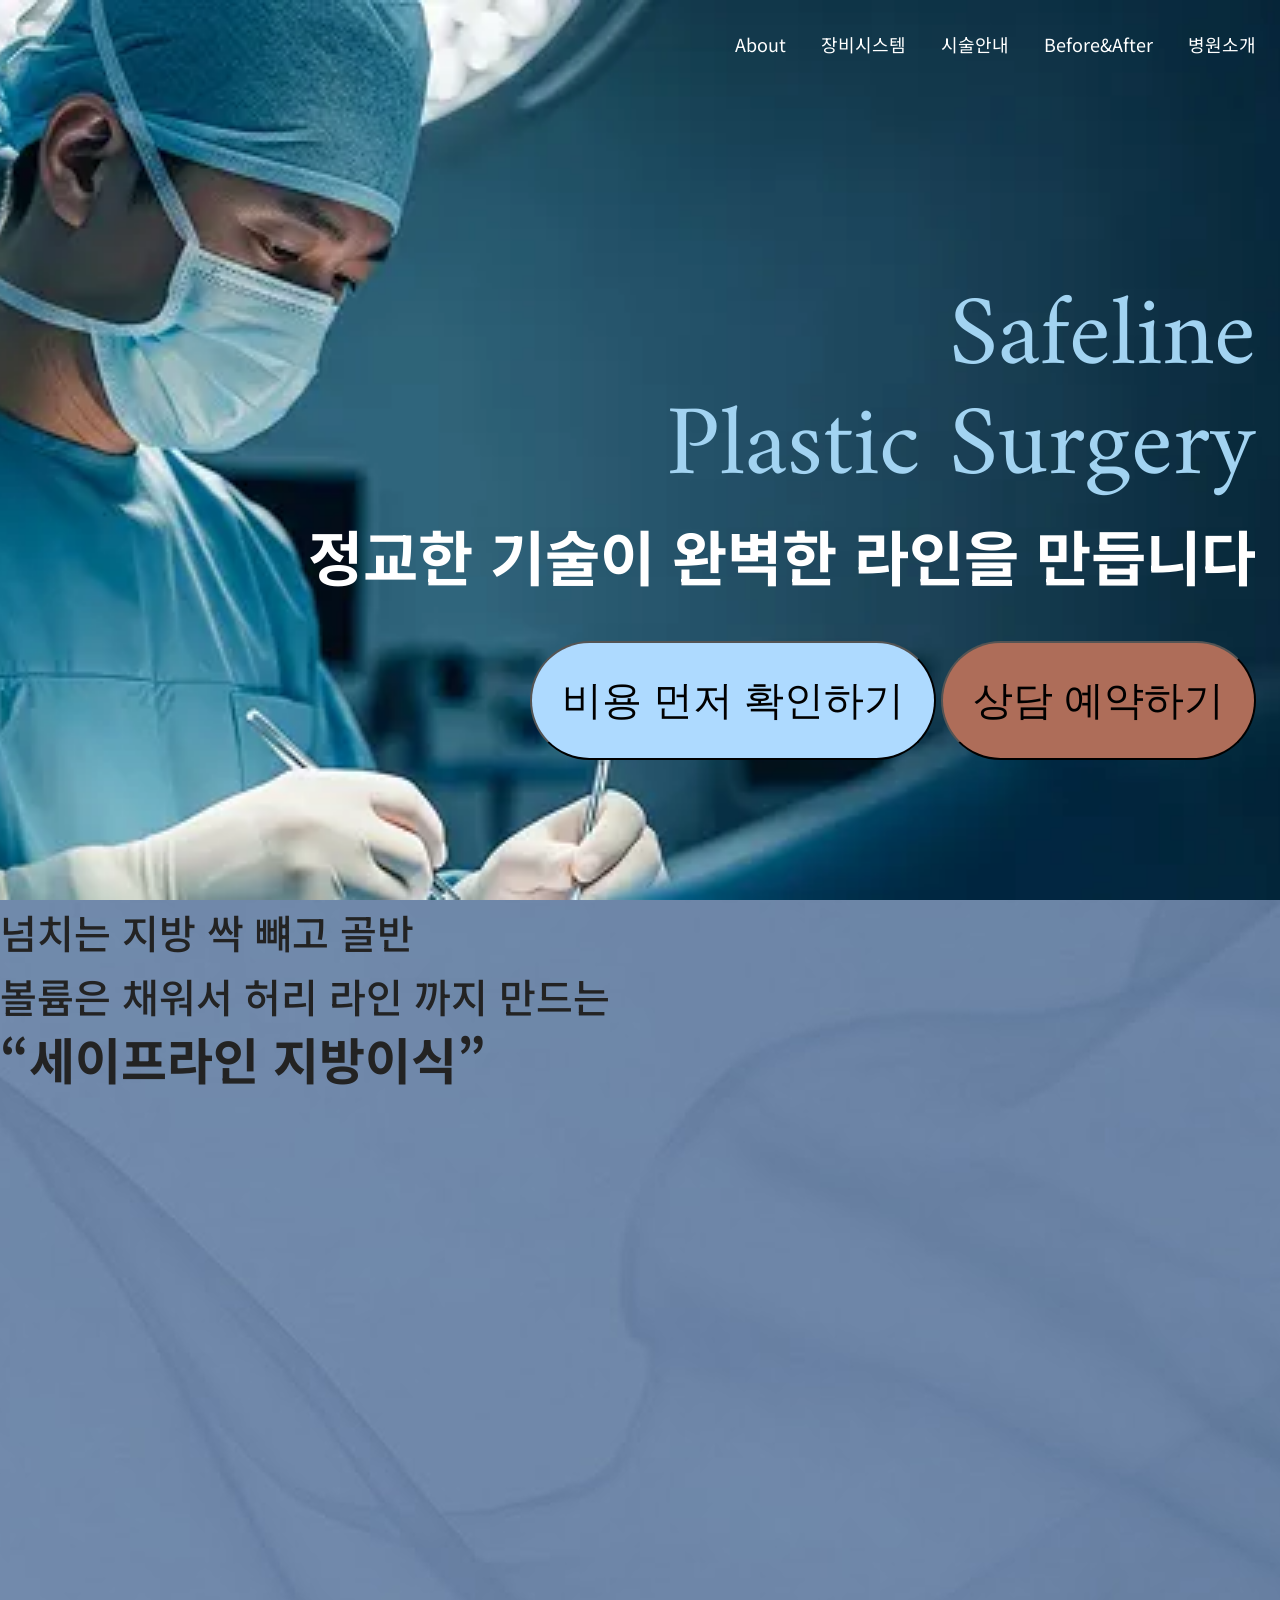
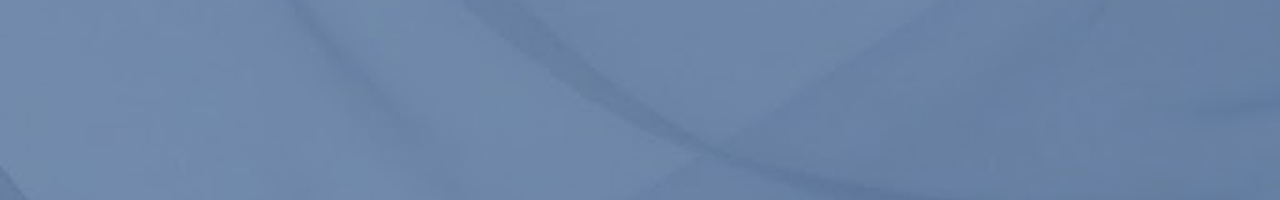
==== landing.html @ 640ace8a "Initial commit" ====
<!DOCTYPE html>
<html lang="ko">

<head>
    <meta charset="UTF-8">
    <meta name="viewport" content="width=device-width, initial-scale=1.0">
    <title>Document</title>
    <link rel="stylesheet" href="assets/css/reset.css">
    <link rel="stylesheet" href="assets/css/style2.css">
</head>

<body>
    <!-- hero영역 시작 -->
    <header class="header">
        <div class="header-inner">
            <!-- 네비 영역 -->
            <div class="nav">
                <a href="#">About</a>
                <a href="#">장비시스템</a>
                <a href="#">시술안내</a>
                <a href="#">Before&After</a>
                <a href="#">병원소개</a>
                <button class="menu-btn">
                    <img src="assets/images/icon/ham.svg" alt="메뉴 버튼">
                </button>
            </div>
            <div class="main-title">
                <!-- kv타이틀 -->
                <div class="title">
                    <h1 class="kv-title">Safeline <br>
                        Plastic Surgery</h1>
                    <!-- kv서브타이틀 -->
                    <p class="kv-subtitle h2 ">
                        정교한 기술이 완벽한 라인을 만듭니다</p>
                </div>
                <!-- kv 버튼 -->
                <div class="btn">
                    <button class="btn1">비용 먼저 확인하기</button>
                    <button class="btn2">상담 예약하기</button>
                </div>
            </div>
        </div>
    </header>
    <!-- hero 영역 마감 -->

    <section class="about">
        <div class="img">
            <img class="bg" src="" alt="">
            <img class="model" src="" alt="">
        </div>
        <div class="text">
            <p class="b2">
                <em>넘치는</em> 지방 <em>싹</em> 뺴고 <em></em>골반</em><br>
                볼륨은 채워서 <em>허리</em> 라인 <em>까지</em> 만드는</p>
                <span class="h3">“세이프라인 지방이식”</span>
        </div>
    </section>

</body>

</html>
---- assets/css/style2.css ----
@import url(common.css);

/* 폰트 사이즈 정리*/
.b2 {
    font-family: var(--font-base);
    font-size: 40px;
    font-weight: 500;
}

.b4 {
    font-family: var(--font-base);
    font-size: 25px;
    font-weight: 700;
}

.b3 {
    font-family: var(--font-base);
    font-size: 30px;
    font-weight: 400;
}

.b8 {
    font-family: var(--font-base);
    font-size: 22px;
    font-weight: 400;
}

/* 폰트 사이즈 */

/* 헤더 영역 및 네비영역 */
.header {
    width: 100%;
    height: 100vh;
    background-image: url(../images/kv-img.webp);
    background-repeat: no-repeat;
    background-size: cover;
    background-position: center;
}

.header-inner {
    width: 100%;
    max-width: 1320px;
    margin: 0 auto;
    padding: 30px 24px 0;
    box-sizing: border-box;
}

.nav {
    display: flex;
    justify-content: flex-end;
    color: #fff;
    gap: 35px;
}

.menu-btn {
    display: none;
    border: none;
    background: transparent;
    padding: 0;
    cursor: pointer;
}

.menu-btn img {
    display: block;
    width: 32px;
    height: 32px;
}

.main-title {
    padding-top: 90px;
}

.title {
    text-align: right;
    padding: 50px 0;
}

.kv-title {
    color: #A2D3F1;
    padding: 50px 0;
}

.kv-subtitle {
    color: #fff;
}

.btn {
    text-align: right;
}

.btn1 {
    background: #AEDAFF;
    padding: 30px 30px;
    border-radius: 999px;
    font-size: 2.5rem;
}

.btn2 {
    background:
        #AE6D59;
    padding: 30px 30px;
    border-radius: 999px;
    font-size: 2.5rem;
}

@media(max-width: 768px) {
    /* 모바일 kv 영역 시작 */
    .header {
        height: auto;
        min-height: 100vh;
        background-position: 20% center;
    }

    .header-inner {
        padding: 8px 12px 0;
    }
    .nav{
        justify-content: flex-end;
        align-items: center;
        gap: 0;
    }
    .nav a{
        display: none;
    }
    .menu-btn{
        display: block;
    }
    .main-title{
        padding-top: 80%;
    }
    .kv-title{
        font-size: 40px;
        text-align: center;
    }
    .kv-subtitle{
        font-size: 30px;
        text-align: center;
    }
    .btn{
        display: flex;
        justify-content: center;
    }
    .btn1,
    .btn2{
        font-size: 20px;
        padding: 10px 10px;
    }
}
/* 모바일 kv 영역 마감 */

.about{
    width: 100%;
    height: 100vh;
    background-image: url(../images/sec2-bg.webp);
    background-repeat: no-repeat;
    background-size: cover;
    background-position: center;
}
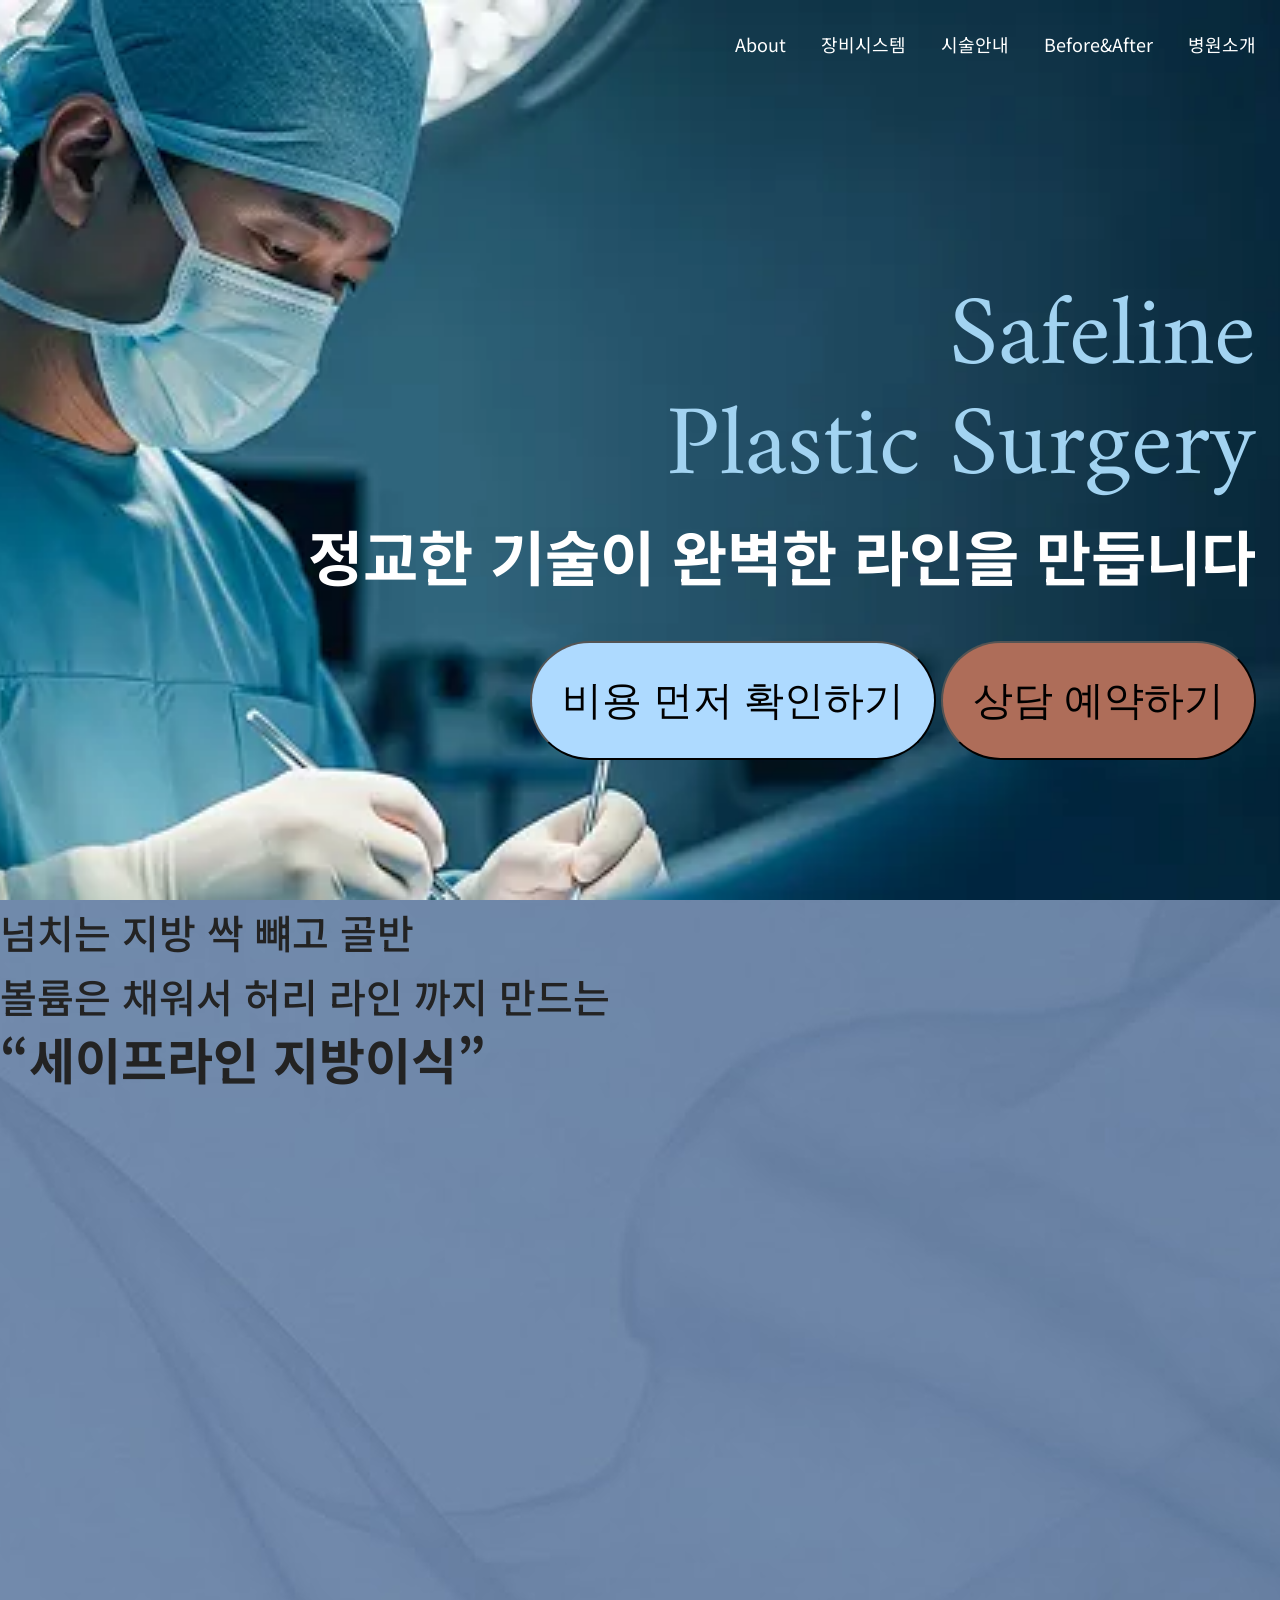
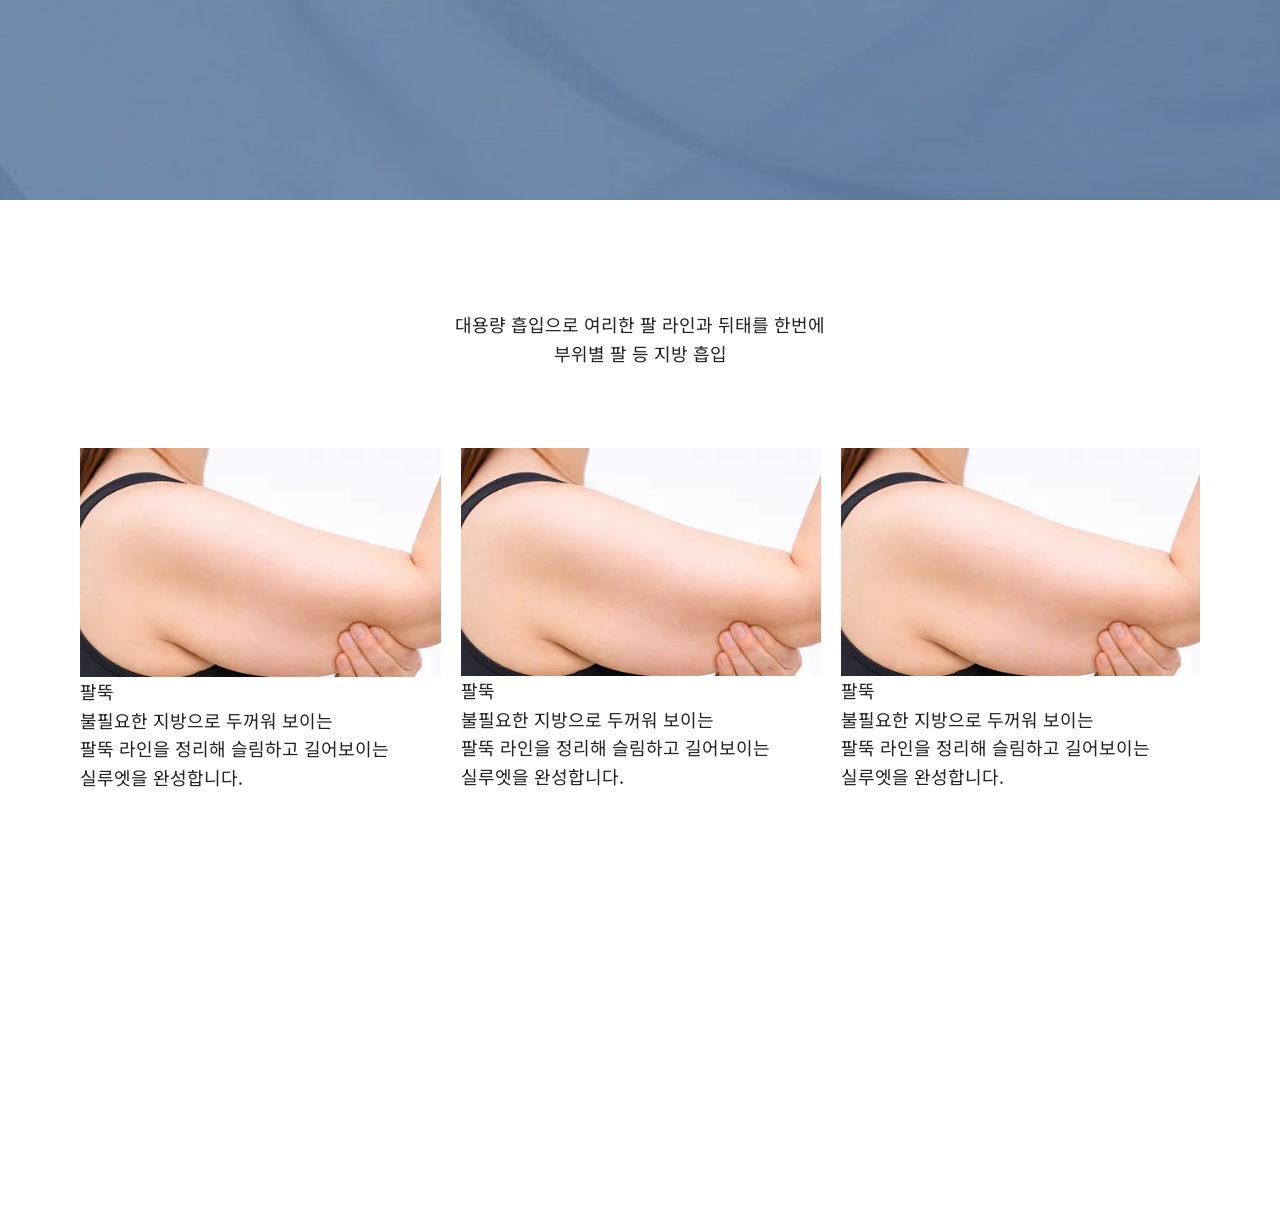
==== commit 582ec664: "dd dd" ====
--- a/landing.html
+++ b/landing.html
@@ -43,17 +43,66 @@
     </header>
     <!-- hero 영역 마감 -->
 
+
+    <!-- about 영역 시작 -->
     <section class="about">
         <div class="img">
-            <img class="bg" src="" alt="">
             <img class="model" src="" alt="">
         </div>
         <div class="text">
             <p class="b2">
                 <em>넘치는</em> 지방 <em>싹</em> 뺴고 <em></em>골반</em><br>
-                볼륨은 채워서 <em>허리</em> 라인 <em>까지</em> 만드는</p>
-                <span class="h3">“세이프라인 지방이식”</span>
+                볼륨은 채워서 <em>허리</em> 라인 <em>까지</em> 만드는
+            </p>
+            <span class="h3">“세이프라인 지방이식”</span>
         </div>
+    </section>
+    <!-- about 영역 마감 -->
+
+    <!-- section3 -->
+    <section class="lipo-area">
+        <div class="title-2">
+            <p>대용량 흡입으로 여리한 팔 라인과 뒤태를 한번에</p>
+            <span>부위별 팔 등 지방 흡입</span>
+        </div>
+        <div class="card">
+            <div class="card-list-top">
+                <div class="lipo_area_img">
+                    <img src="assets/images/sec3-1.webp" alt="">
+                    <div class="area_title">
+                        <span>팔뚝</span>
+                        <p>
+                            불필요한 지방으로 두꺼워 보이는<br>
+                            팔뚝 라인을 정리해 슬림하고 길어보이는<br>
+                            실루엣을 완성합니다.
+                        </p>
+                    </div>
+                </div>
+                <div class="card-list-top">
+                    <div class="lipo_area_img">
+                        <img src="assets/images/sec3-1.webp" alt="">
+                        <div class="area_title">
+                            <span>팔뚝</span>
+                            <p>
+                                불필요한 지방으로 두꺼워 보이는<br>
+                                팔뚝 라인을 정리해 슬림하고 길어보이는<br>
+                                실루엣을 완성합니다.
+                            </p>
+                        </div>
+                    </div>
+                    <div class="card-list-top">
+                        <div class="lipo_area_img">
+                            <img src="assets/images/sec3-1.webp" alt="">
+                            <div class="area_title">
+                                <span>팔뚝</span>
+                                <p>
+                                    불필요한 지방으로 두꺼워 보이는<br>
+                                    팔뚝 라인을 정리해 슬림하고 길어보이는<br>
+                                    실루엣을 완성합니다.
+                                </p>
+                            </div>
+                        </div>
+                    </div>
     </section>
 
 </body>
--- a/assets/css/style2.css
+++ b/assets/css/style2.css
@@ -68,6 +68,7 @@
 
 .main-title {
     padding-top: 90px;
+    text-align: right;
 }
 
 .title {
@@ -102,6 +103,7 @@
     border-radius: 999px;
     font-size: 2.5rem;
 }
+/* pc hero마감 */
 
 @media(max-width: 768px) {
     /* 모바일 kv 영역 시작 */
@@ -155,4 +157,24 @@
     background-repeat: no-repeat;
     background-size: cover;
     background-position: center;
-}+    margin-bottom: 110px;
+}
+
+.lipo-area{
+    width: 100%;
+    height: 100vh;
+}
+.title-2{
+    justify-content: center;
+    text-align: center;
+    margin: auto;
+}
+
+.card-list-top{
+    display: flex;
+    justify-content: center;
+    gap:20px;
+}
+.card{
+    margin: 80px;
+}
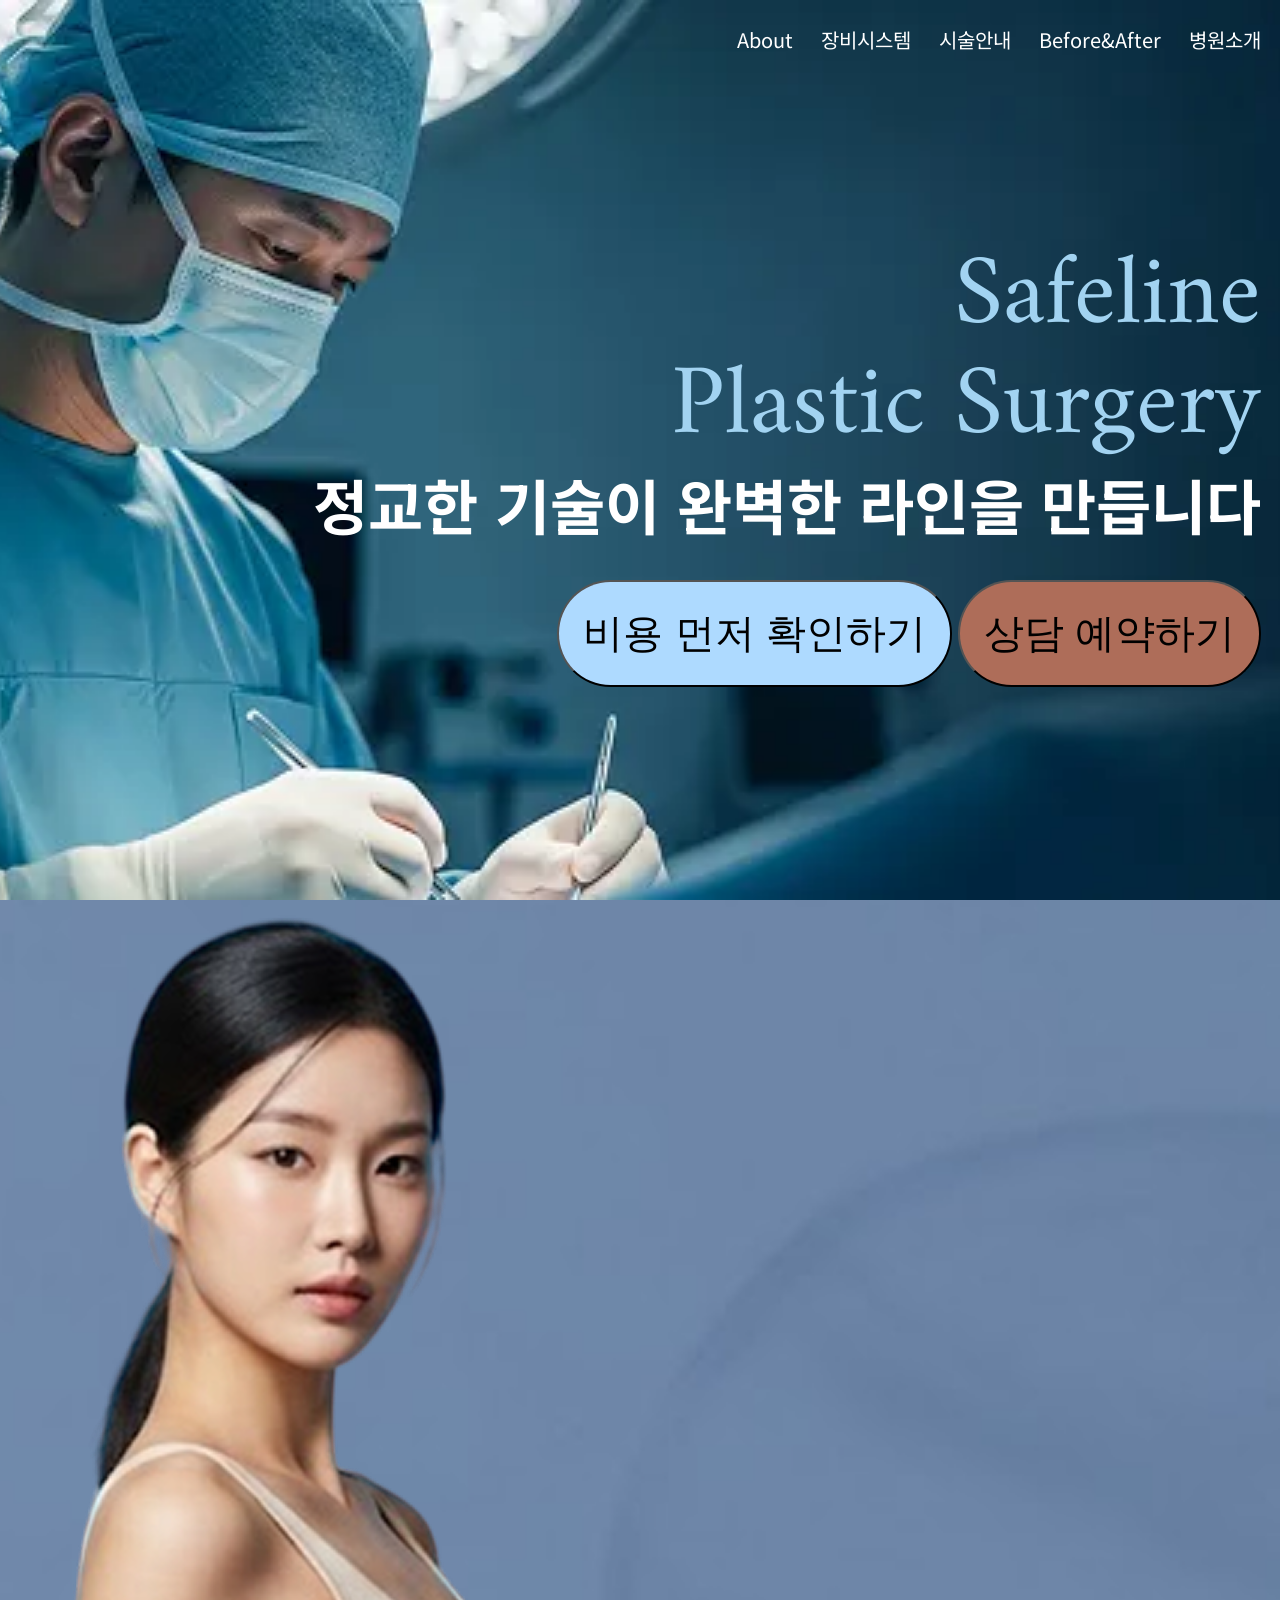
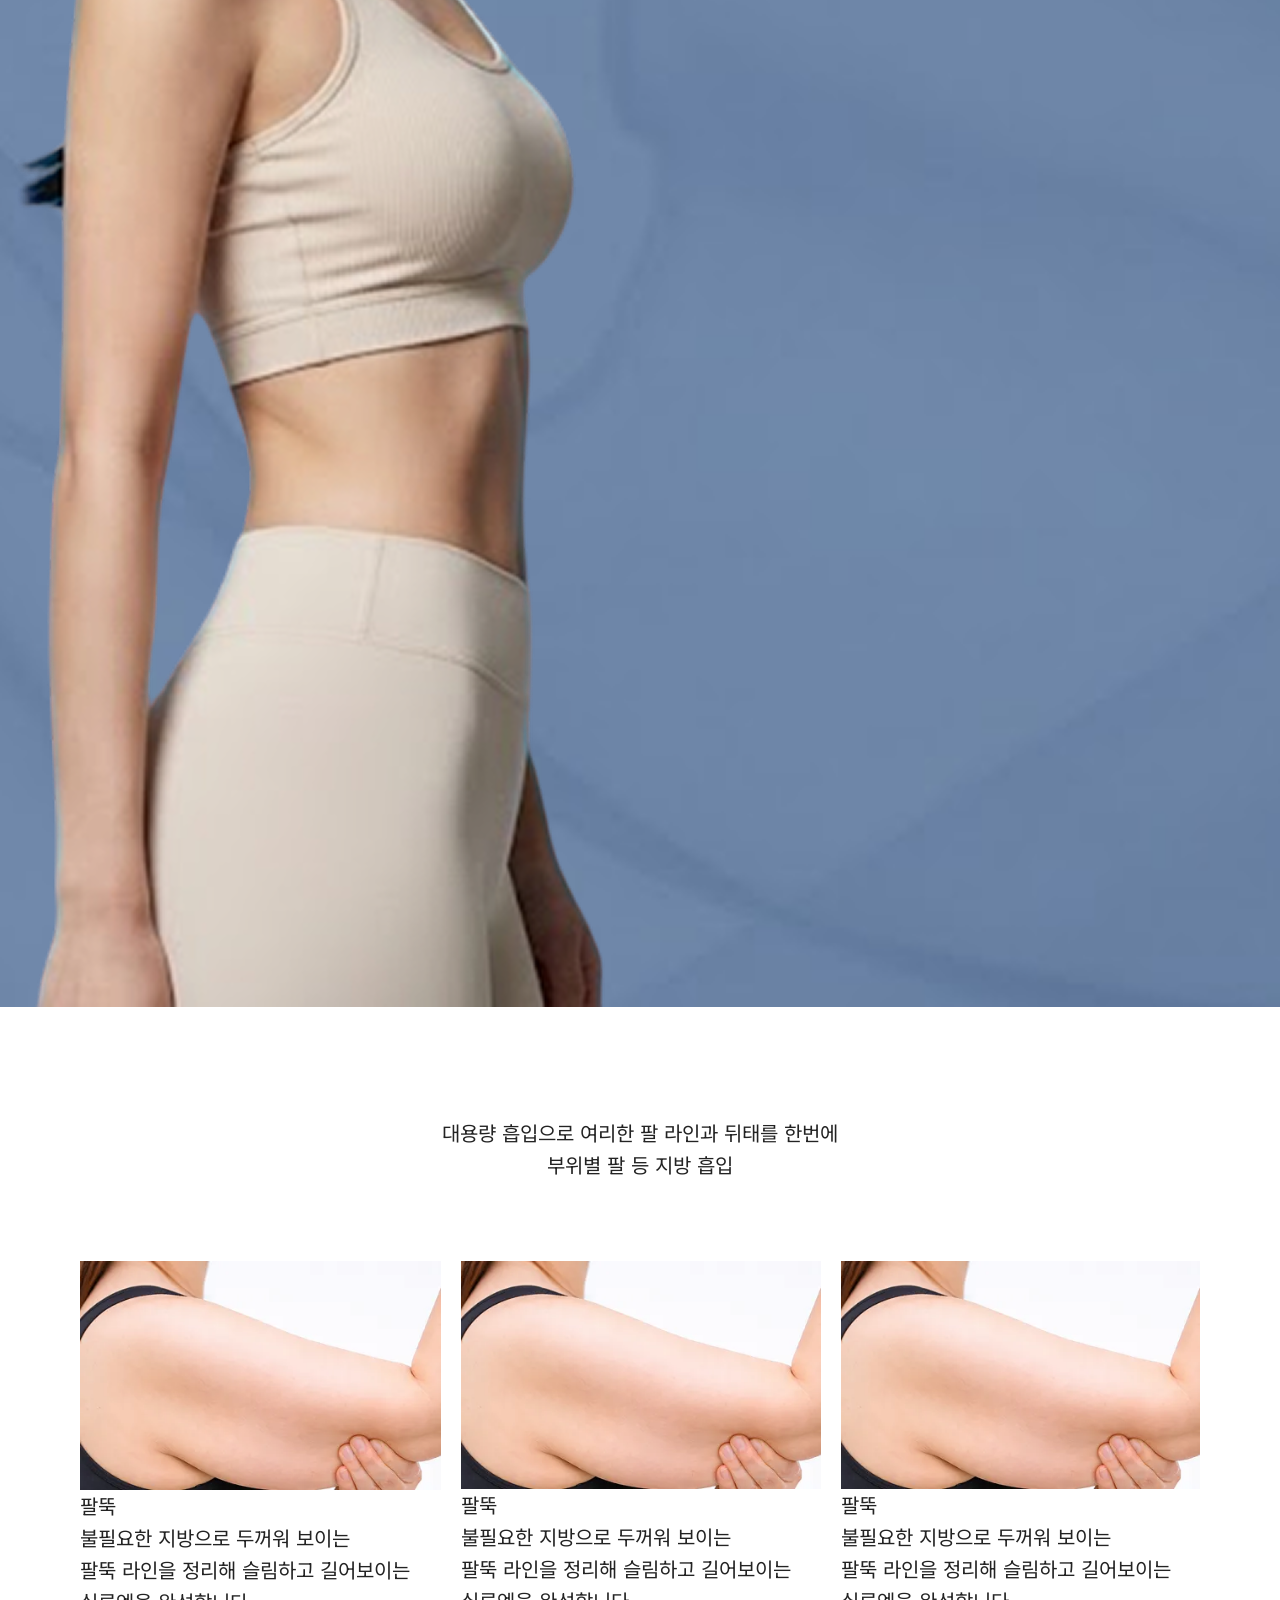
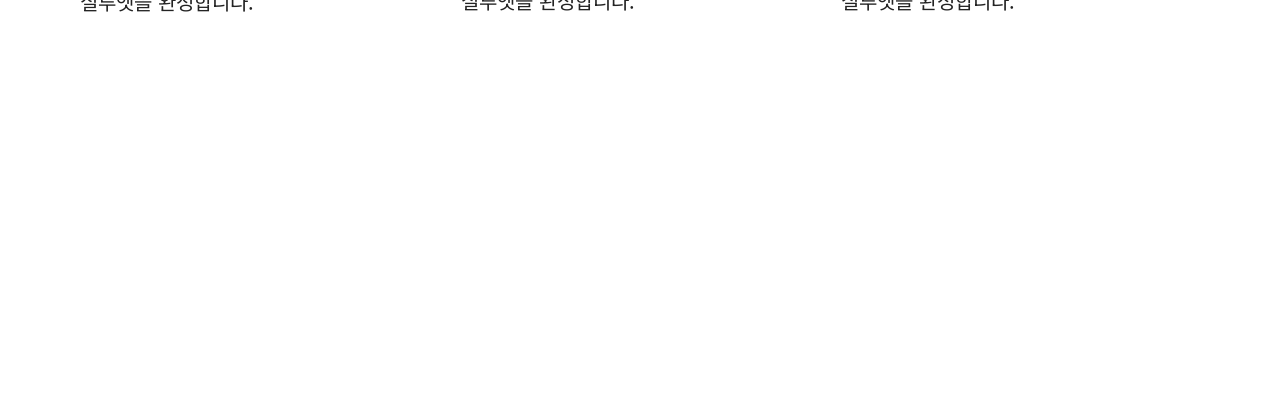
==== commit 9997f92c: "랜딩 수정 랜딩수정" ====
--- a/landing.html
+++ b/landing.html
@@ -45,16 +45,15 @@
 
 
     <!-- about 영역 시작 -->
-    <section class="about">
-        <div class="img">
-            <img class="model" src="" alt="">
-        </div>
-        <div class="text">
-            <p class="b2">
-                <em>넘치는</em> 지방 <em>싹</em> 뺴고 <em></em>골반</em><br>
-                볼륨은 채워서 <em>허리</em> 라인 <em>까지</em> 만드는
-            </p>
-            <span class="h3">“세이프라인 지방이식”</span>
+    <section class="about-section">
+        <div class="about">
+            <div class="model-img">
+                <img src="assets/images/model.webp" alt="">
+            </div>
+
+            <div class="text">
+                
+            </div>
         </div>
     </section>
     <!-- about 영역 마감 -->
--- a/assets/css/style2.css
+++ b/assets/css/style2.css
@@ -1,31 +1,8 @@
 @import url(common.css);
 
-/* 폰트 사이즈 정리*/
-.b2 {
-    font-family: var(--font-base);
-    font-size: 40px;
-    font-weight: 500;
+body{
+    font-size: 20px;
 }
-
-.b4 {
-    font-family: var(--font-base);
-    font-size: 25px;
-    font-weight: 700;
-}
-
-.b3 {
-    font-family: var(--font-base);
-    font-size: 30px;
-    font-weight: 400;
-}
-
-.b8 {
-    font-family: var(--font-base);
-    font-size: 22px;
-    font-weight: 400;
-}
-
-/* 폰트 사이즈 */
 
 /* 헤더 영역 및 네비영역 */
 .header {
@@ -41,15 +18,15 @@
     width: 100%;
     max-width: 1320px;
     margin: 0 auto;
-    padding: 30px 24px 0;
+    padding: 1.5rem 1.2rem 0;
     box-sizing: border-box;
 }
 
-.nav {
+.nav {  
     display: flex;
     justify-content: flex-end;
     color: #fff;
-    gap: 35px;
+    gap: 1.75rem;
 }
 
 .menu-btn {
@@ -62,23 +39,23 @@
 
 .menu-btn img {
     display: block;
-    width: 32px;
-    height: 32px;
+    width: 1.6rem;
+    height: 1.6rem;
 }
 
 .main-title {
-    padding-top: 90px;
+    padding-top: 4.5rem;
     text-align: right;
 }
 
 .title {
     text-align: right;
-    padding: 50px 0;
+    padding: 2.5rem 0;
 }
 
 .kv-title {
     color: #A2D3F1;
-    padding: 50px 0;
+    padding: 2.5rem 0;
 }
 
 .kv-subtitle {
@@ -91,16 +68,16 @@
 
 .btn1 {
     background: #AEDAFF;
-    padding: 30px 30px;
-    border-radius: 999px;
+    padding: 1.5rem 1.5rem;
+    border-radius: 49.95rem;
     font-size: 2.5rem;
 }
 
 .btn2 {
     background:
         #AE6D59;
-    padding: 30px 30px;
-    border-radius: 999px;
+    padding: 1.5rem 1.5rem;
+    border-radius: 49.95rem;
     font-size: 2.5rem;
 }
 /* pc hero마감 */
@@ -109,12 +86,11 @@
     /* 모바일 kv 영역 시작 */
     .header {
         height: auto;
-        min-height: 100vh;
         background-position: 20% center;
     }
 
     .header-inner {
-        padding: 8px 12px 0;
+        padding: 0.4rem 0.6rem 0;
     }
     .nav{
         justify-content: flex-end;
@@ -128,14 +104,14 @@
         display: block;
     }
     .main-title{
-        padding-top: 80%;
+        padding-top: 60%;
     }
     .kv-title{
-        font-size: 40px;
+        font-size: 2rem;
         text-align: center;
     }
     .kv-subtitle{
-        font-size: 30px;
+        font-size: 1.5rem;
         text-align: center;
     }
     .btn{
@@ -144,15 +120,14 @@
     }
     .btn1,
     .btn2{
-        font-size: 20px;
-        padding: 10px 10px;
+        font-size: 1rem;
+        padding: 0.5rem 0.5rem;
     }
 }
 /* 모바일 kv 영역 마감 */
 
 .about{
     width: 100%;
-    height: 100vh;
     background-image: url(../images/sec2-bg.webp);
     background-repeat: no-repeat;
     background-size: cover;
@@ -178,3 +153,4 @@
 .card{
     margin: 80px;
 }
+@media(max-width:768px)
